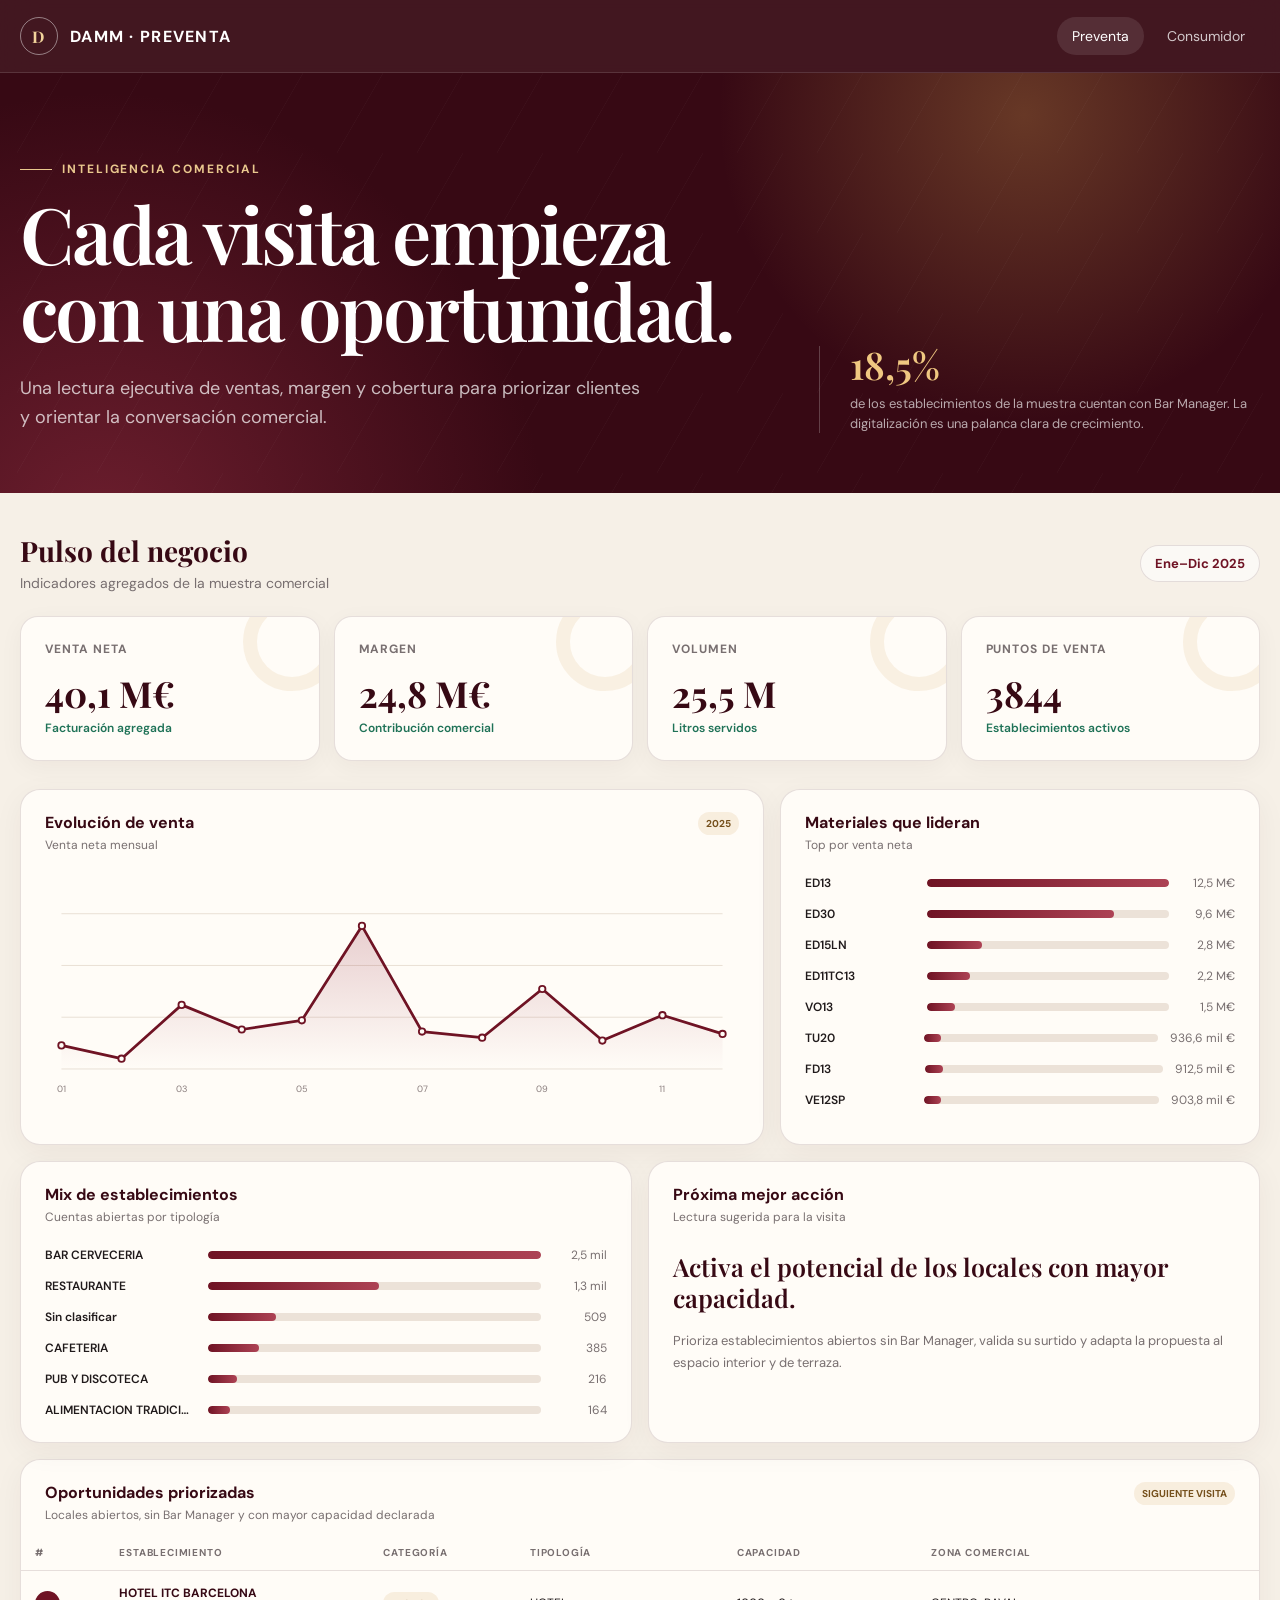
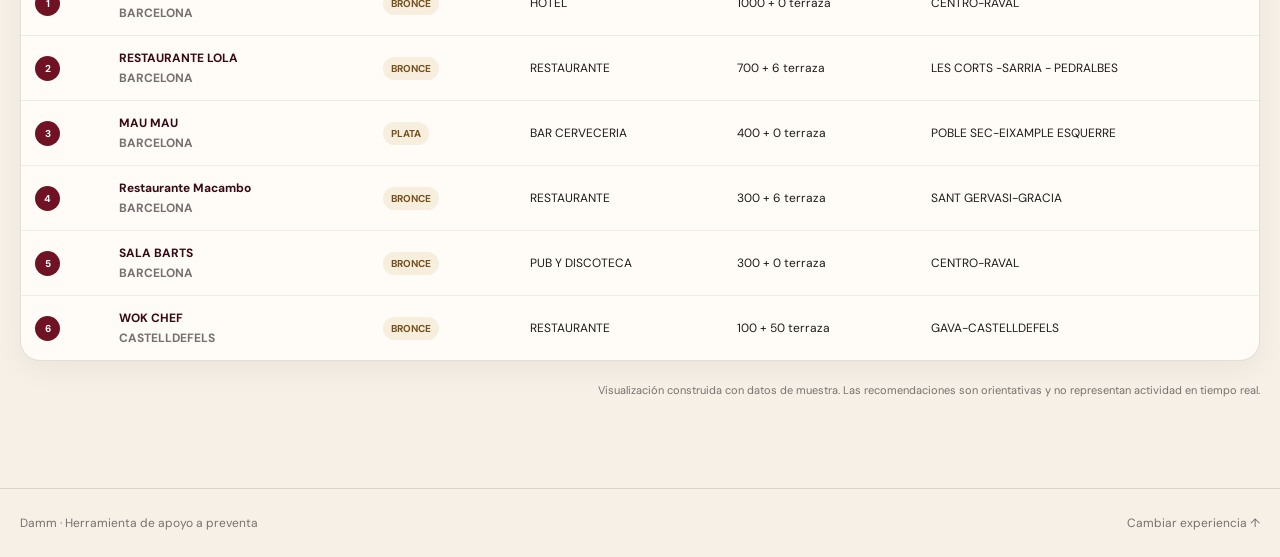
==== web/preventa.html @ d7c7c6da "feat: add preventa and consumer data experiences Co-authored-by: xavisalon-stack <xavisalon-stack@us" ====
<!doctype html>
<html lang="es">
<head>
  <meta charset="utf-8">
  <meta name="viewport" content="width=device-width, initial-scale=1">
  <meta name="description" content="Panel de preventa Damm con indicadores de ventas, cobertura y oportunidades.">
  <title>Damm · Panel de preventa</title>
  <link rel="icon" href="favicon.svg" type="image/svg+xml">
  <link rel="stylesheet" href="estilos.css">
</head>
<body data-page="preventa">
  <nav class="nav">
    <div class="shell nav-inner">
      <a class="brand" href="index.html"><span class="brand-mark">D</span><span>Damm · Preventa</span></a>
      <div class="nav-links">
        <a class="active" href="preventa.html">Preventa</a>
        <a href="consumidor.html">Consumidor</a>
      </div>
    </div>
  </nav>

  <header class="hero">
    <div class="shell hero-inner">
      <div>
        <div class="eyebrow">Inteligencia comercial</div>
        <h1>Cada visita empieza con una oportunidad.</h1>
        <p>Una lectura ejecutiva de ventas, margen y cobertura para priorizar clientes y orientar la conversación comercial.</p>
      </div>
      <aside class="hero-aside">
        <strong id="cobertura">—</strong>
        <span>de los establecimientos de la muestra cuentan con Bar Manager. La digitalización es una palanca clara de crecimiento.</span>
      </aside>
    </div>
  </header>

  <main class="main">
    <div class="shell">
      <div class="toolbar">
        <div><h2 class="section-title">Pulso del negocio</h2><div class="section-kicker">Indicadores agregados de la muestra comercial</div></div>
        <span class="period" id="periodo">—</span>
      </div>

      <section class="kpis" aria-label="Indicadores principales">
        <article class="kpi"><div class="kpi-label">Venta neta</div><div class="kpi-value" id="kpi-venta">—</div><div class="kpi-foot">Facturación agregada</div></article>
        <article class="kpi"><div class="kpi-label">Margen</div><div class="kpi-value" id="kpi-margen">—</div><div class="kpi-foot">Contribución comercial</div></article>
        <article class="kpi"><div class="kpi-label">Volumen</div><div class="kpi-value" id="kpi-litros">—</div><div class="kpi-foot">Litros servidos</div></article>
        <article class="kpi"><div class="kpi-label">Puntos de venta</div><div class="kpi-value" id="kpi-puntos">—</div><div class="kpi-foot">Establecimientos activos</div></article>
      </section>

      <section class="grid">
        <article class="card">
          <div class="card-head"><div><h3 class="card-title">Evolución de venta</h3><div class="card-sub">Venta neta mensual</div></div><span class="tag">2025</span></div>
          <div class="card-body"><div class="chart" id="ventas-chart"></div></div>
        </article>
        <article class="card">
          <div class="card-head"><div><h3 class="card-title">Materiales que lideran</h3><div class="card-sub">Top por venta neta</div></div></div>
          <div class="card-body"><div class="bars" id="materiales"></div></div>
        </article>
      </section>

      <section class="grid equal">
        <article class="card">
          <div class="card-head"><div><h3 class="card-title">Mix de establecimientos</h3><div class="card-sub">Cuentas abiertas por tipología</div></div></div>
          <div class="card-body"><div class="bars" id="tipos"></div></div>
        </article>
        <article class="card">
          <div class="card-head"><div><h3 class="card-title">Próxima mejor acción</h3><div class="card-sub">Lectura sugerida para la visita</div></div></div>
          <div class="card-body">
            <p style="font:600 25px/1.25 'Playfair Display';color:var(--vino-oscuro);margin:4px 0 16px">Activa el potencial de los locales con mayor capacidad.</p>
            <p style="color:var(--gris);font-size:13px;line-height:1.7;margin:0">Prioriza establecimientos abiertos sin Bar Manager, valida su surtido y adapta la propuesta al espacio interior y de terraza.</p>
          </div>
        </article>
      </section>

      <section class="card" style="margin-top:16px">
        <div class="card-head"><div><h3 class="card-title">Oportunidades priorizadas</h3><div class="card-sub">Locales abiertos, sin Bar Manager y con mayor capacidad declarada</div></div><span class="tag">Siguiente visita</span></div>
        <div class="table-wrap">
          <table>
            <thead><tr><th>#</th><th>Establecimiento</th><th>Categoría</th><th>Tipología</th><th>Capacidad</th><th>Zona comercial</th></tr></thead>
            <tbody id="oportunidades"></tbody>
          </table>
        </div>
      </section>
      <p class="note">Visualización construida con datos de muestra. Las recomendaciones son orientativas y no representan actividad en tiempo real.</p>
    </div>
  </main>

  <footer class="footer"><div class="shell"><span>Damm · Herramienta de apoyo a preventa</span><a href="index.html">Cambiar experiencia ↑</a></div></footer>
  <script src="datos.js"></script>
  <script src="app.js"></script>
</body>
</html>
---- web/estilos.css ----
@import url("https://fonts.googleapis.com/css2?family=DM+Sans:wght@400;500;600;700&family=Playfair+Display:wght@600;700&display=swap");

:root {
  --vino: #6f1324;
  --vino-oscuro: #370914;
  --oro: #c9984b;
  --crema: #f6f0e7;
  --papel: #fffcf7;
  --tinta: #201a1b;
  --gris: #786f70;
  --linea: rgba(55, 9, 20, 0.12);
  --verde: #1f7257;
  --sombra: 0 18px 55px rgba(55, 9, 20, 0.11);
}

* { box-sizing: border-box; }
html { scroll-behavior: smooth; }
body {
  margin: 0;
  color: var(--tinta);
  background: var(--crema);
  font-family: "DM Sans", system-ui, sans-serif;
  -webkit-font-smoothing: antialiased;
}
button, input, select { font: inherit; }
a { color: inherit; text-decoration: none; }

.shell { width: min(1240px, calc(100% - 40px)); margin: 0 auto; }
.nav {
  position: sticky; top: 0; z-index: 20;
  border-bottom: 1px solid rgba(255,255,255,.12);
  background: rgba(55, 9, 20, .94);
  color: white; backdrop-filter: blur(16px);
}
.nav-inner { height: 72px; display: flex; align-items: center; justify-content: space-between; gap: 24px; }
.brand { display: inline-flex; align-items: center; gap: 12px; font-weight: 700; letter-spacing: .08em; text-transform: uppercase; }
.brand-mark { width: 38px; height: 38px; display: grid; place-items: center; border: 1px solid rgba(255,255,255,.45); border-radius: 50%; font-family: "Playfair Display"; color: #f2d39b; }
.nav-links { display: flex; align-items: center; gap: 8px; }
.nav-links a { padding: 10px 15px; border-radius: 999px; color: rgba(255,255,255,.76); font-size: 14px; }
.nav-links a:hover, .nav-links a.active { color: white; background: rgba(255,255,255,.1); }

.hero {
  position: relative; overflow: hidden; color: white;
  background:
    radial-gradient(circle at 80% 10%, rgba(201,152,75,.33), transparent 28%),
    radial-gradient(circle at 8% 110%, rgba(152,47,67,.55), transparent 35%),
    var(--vino-oscuro);
}
.hero::after {
  content: ""; position: absolute; inset: 0; opacity: .18; pointer-events: none;
  background-image: linear-gradient(120deg, transparent 49.5%, rgba(255,255,255,.2) 50%, transparent 50.5%);
  background-size: 80px 80px;
}
.hero-inner { min-height: 420px; padding: 74px 0 60px; position: relative; z-index: 1; display: grid; grid-template-columns: 1.25fr .75fr; align-items: end; gap: 64px; }
.eyebrow { display: flex; align-items: center; gap: 10px; color: #e9c88e; font-size: 12px; font-weight: 700; letter-spacing: .16em; text-transform: uppercase; }
.eyebrow::before { content: ""; width: 32px; height: 1px; background: currentColor; }
h1, h2, h3 { margin: 0; }
h1 { max-width: 780px; margin-top: 18px; font: 600 clamp(42px, 6.5vw, 78px)/.99 "Playfair Display", serif; letter-spacing: -.035em; }
.hero p { max-width: 620px; margin: 24px 0 0; color: rgba(255,255,255,.72); font-size: 18px; line-height: 1.65; }
.hero-aside { border-left: 1px solid rgba(255,255,255,.22); padding-left: 30px; }
.hero-aside strong { display: block; font: 600 38px/1 "Playfair Display"; color: #f0c881; }
.hero-aside span { display: block; margin-top: 10px; color: rgba(255,255,255,.65); font-size: 13px; line-height: 1.5; }

.main { padding: 42px 0 80px; }
.toolbar { display: flex; align-items: center; justify-content: space-between; gap: 20px; margin-bottom: 24px; }
.section-title { font: 700 28px/1.15 "Playfair Display"; color: var(--vino-oscuro); }
.section-kicker { margin-top: 7px; color: var(--gris); font-size: 14px; }
.period { padding: 9px 14px; border: 1px solid var(--linea); border-radius: 999px; background: rgba(255,255,255,.6); color: var(--vino); font-size: 13px; font-weight: 700; }

.kpis { display: grid; grid-template-columns: repeat(4, 1fr); gap: 14px; margin-bottom: 28px; }
.kpi { position: relative; overflow: hidden; min-height: 145px; padding: 24px; border: 1px solid var(--linea); border-radius: 18px; background: var(--papel); box-shadow: 0 6px 24px rgba(55,9,20,.045); }
.kpi::after { content: ""; position: absolute; width: 70px; height: 70px; right: -22px; top: -24px; border: 14px solid rgba(201,152,75,.12); border-radius: 50%; }
.kpi-label { color: var(--gris); font-size: 12px; font-weight: 700; letter-spacing: .08em; text-transform: uppercase; }
.kpi-value { margin-top: 18px; font: 700 clamp(25px, 3vw, 36px)/1 "Playfair Display"; color: var(--vino-oscuro); }
.kpi-foot { margin-top: 9px; color: var(--verde); font-size: 12px; font-weight: 600; }

.grid { display: grid; grid-template-columns: 1.55fr 1fr; gap: 16px; margin-top: 16px; }
.grid.equal { grid-template-columns: 1fr 1fr; }
.card { border: 1px solid var(--linea); border-radius: 20px; background: var(--papel); box-shadow: 0 8px 30px rgba(55,9,20,.05); overflow: hidden; }
.card-head { padding: 22px 24px 12px; display: flex; align-items: flex-start; justify-content: space-between; gap: 16px; }
.card-title { font-size: 16px; font-weight: 700; color: var(--vino-oscuro); }
.card-sub { margin-top: 4px; color: var(--gris); font-size: 12px; }
.card-body { padding: 10px 24px 24px; }

.chart { width: 100%; min-height: 240px; }
.chart svg { width: 100%; height: 240px; overflow: visible; }
.chart-grid { stroke: #e7ddd2; stroke-width: 1; }
.chart-line { fill: none; stroke: var(--vino); stroke-width: 3; stroke-linejoin: round; stroke-linecap: round; }
.chart-area { fill: url(#areaGradient); opacity: .2; }
.chart-label { fill: #8a7e7e; font: 10px "DM Sans"; }
.chart-dot { fill: var(--papel); stroke: var(--vino); stroke-width: 2; }

.bars { display: grid; gap: 15px; }
.bar-row { display: grid; grid-template-columns: minmax(90px, 1fr) 2.2fr auto; align-items: center; gap: 12px; font-size: 12px; }
.bar-name { overflow: hidden; text-overflow: ellipsis; white-space: nowrap; font-weight: 600; }
.bar-track { height: 8px; overflow: hidden; border-radius: 999px; background: #ece2d8; }
.bar-fill { height: 100%; border-radius: inherit; background: linear-gradient(90deg, var(--vino), #ad4254); }
.bar-value { min-width: 54px; text-align: right; color: var(--gris); }

.table-wrap { overflow-x: auto; }
table { width: 100%; border-collapse: collapse; }
th { padding: 11px 14px; color: var(--gris); font-size: 10px; letter-spacing: .08em; text-align: left; text-transform: uppercase; border-bottom: 1px solid var(--linea); }
td { padding: 14px; font-size: 12px; border-bottom: 1px solid rgba(55,9,20,.07); vertical-align: middle; }
tbody tr:last-child td { border-bottom: 0; }
.name-cell { font-weight: 700; color: var(--vino-oscuro); }
.tag { display: inline-flex; padding: 5px 8px; border-radius: 999px; background: rgba(201,152,75,.14); color: #75501c; font-size: 10px; font-weight: 700; text-transform: uppercase; }
.rank { width: 25px; height: 25px; display: inline-grid; place-items: center; border-radius: 50%; background: var(--vino); color: white; font-size: 10px; font-weight: 700; }

.consumer-hero { background: radial-gradient(circle at 70% 0%, rgba(240,189,97,.38), transparent 27%), linear-gradient(125deg, #210a10 0%, #711326 72%, #9b3947 100%); }
.product-grid { display: grid; grid-template-columns: repeat(4, 1fr); gap: 14px; }
.product-card { min-height: 260px; padding: 24px; border-radius: 20px; color: white; display: flex; flex-direction: column; justify-content: space-between; background: linear-gradient(145deg, #77162a, #300b14); box-shadow: var(--sombra); }
.product-card:nth-child(2) { background: linear-gradient(145deg, #aa6b1f, #50300c); }
.product-card:nth-child(3) { background: linear-gradient(145deg, #164f45, #08231f); }
.product-card:nth-child(4) { background: linear-gradient(145deg, #342151, #140c23); }
.product-icon { width: 52px; height: 78px; border-radius: 8px 8px 13px 13px; border: 1px solid rgba(255,255,255,.5); background: linear-gradient(90deg, rgba(255,255,255,.12), rgba(255,255,255,.32), rgba(255,255,255,.06)); position: relative; }
.product-icon::before { content: ""; position: absolute; width: 25px; height: 8px; left: 12px; top: -9px; border-radius: 3px 3px 0 0; background: rgba(255,255,255,.55); }
.product-name { font: 700 23px/1.05 "Playfair Display"; }
.product-meta { margin-top: 8px; color: rgba(255,255,255,.7); font-size: 12px; }
.product-price { margin-top: 18px; font-weight: 700; color: #f7d395; }

.filters { display: flex; gap: 8px; flex-wrap: wrap; }
.filter { padding: 8px 12px; border: 1px solid var(--linea); border-radius: 999px; background: transparent; color: var(--gris); cursor: pointer; font-size: 12px; }
.filter.active, .filter:hover { border-color: var(--vino); background: var(--vino); color: white; }

.landing { min-height: 100vh; display: grid; grid-template-columns: 1fr 1fr; background: var(--vino-oscuro); }
.landing-panel { position: relative; overflow: hidden; min-height: 540px; padding: clamp(38px, 7vw, 90px); color: white; display: flex; flex-direction: column; justify-content: flex-end; transition: flex .4s ease; }
.landing-panel:first-child { background: radial-gradient(circle at 10% 10%, rgba(204,151,69,.3), transparent 30%), linear-gradient(145deg, #2c0811, #74152a); }
.landing-panel:last-child { background: radial-gradient(circle at 80% 10%, rgba(255,218,150,.28), transparent 30%), linear-gradient(145deg, #8d2638, #351019); }
.landing-panel::after { content: ""; position: absolute; inset: 22px; border: 1px solid rgba(255,255,255,.18); pointer-events: none; }
.landing-content { position: relative; z-index: 2; max-width: 520px; }
.landing h1 { font-size: clamp(44px, 6vw, 78px); }
.landing p { max-width: 440px; color: rgba(255,255,255,.7); line-height: 1.65; }
.cta { display: inline-flex; width: fit-content; align-items: center; gap: 13px; margin-top: 20px; padding: 13px 18px; border: 1px solid rgba(255,255,255,.4); border-radius: 999px; font-size: 13px; font-weight: 700; transition: .2s ease; }
.cta:hover { background: white; color: var(--vino); transform: translateY(-2px); }
.landing-logo { position: absolute; top: 52px; left: 50%; z-index: 4; transform: translateX(-50%); color: white; font: 700 15px "DM Sans"; letter-spacing: .18em; text-transform: uppercase; }

.note { margin-top: 22px; color: var(--gris); font-size: 11px; text-align: right; }
.footer { padding: 26px 0; border-top: 1px solid var(--linea); color: var(--gris); font-size: 12px; }
.footer .shell { display: flex; justify-content: space-between; gap: 20px; }

@media (max-width: 900px) {
  .hero-inner, .grid, .grid.equal { grid-template-columns: 1fr; }
  .hero-aside { display: none; }
  .kpis { grid-template-columns: repeat(2, 1fr); }
  .product-grid { grid-template-columns: repeat(2, 1fr); }
  .landing { grid-template-columns: 1fr; }
  .landing-panel { min-height: 50vh; }
  .landing-logo { position: fixed; top: 24px; }
}
@media (max-width: 600px) {
  .shell { width: min(100% - 24px, 1240px); }
  .nav-inner { height: 62px; }
  .nav-links a { padding: 8px; font-size: 11px; }
  .brand span:last-child { display: none; }
  .hero-inner { min-height: 360px; padding: 52px 0 42px; }
  h1 { font-size: 42px; }
  .kpis, .product-grid { grid-template-columns: 1fr; }
  .toolbar { align-items: flex-start; flex-direction: column; }
  .bar-row { grid-template-columns: 90px 1fr auto; }
  .footer .shell { flex-direction: column; }
}
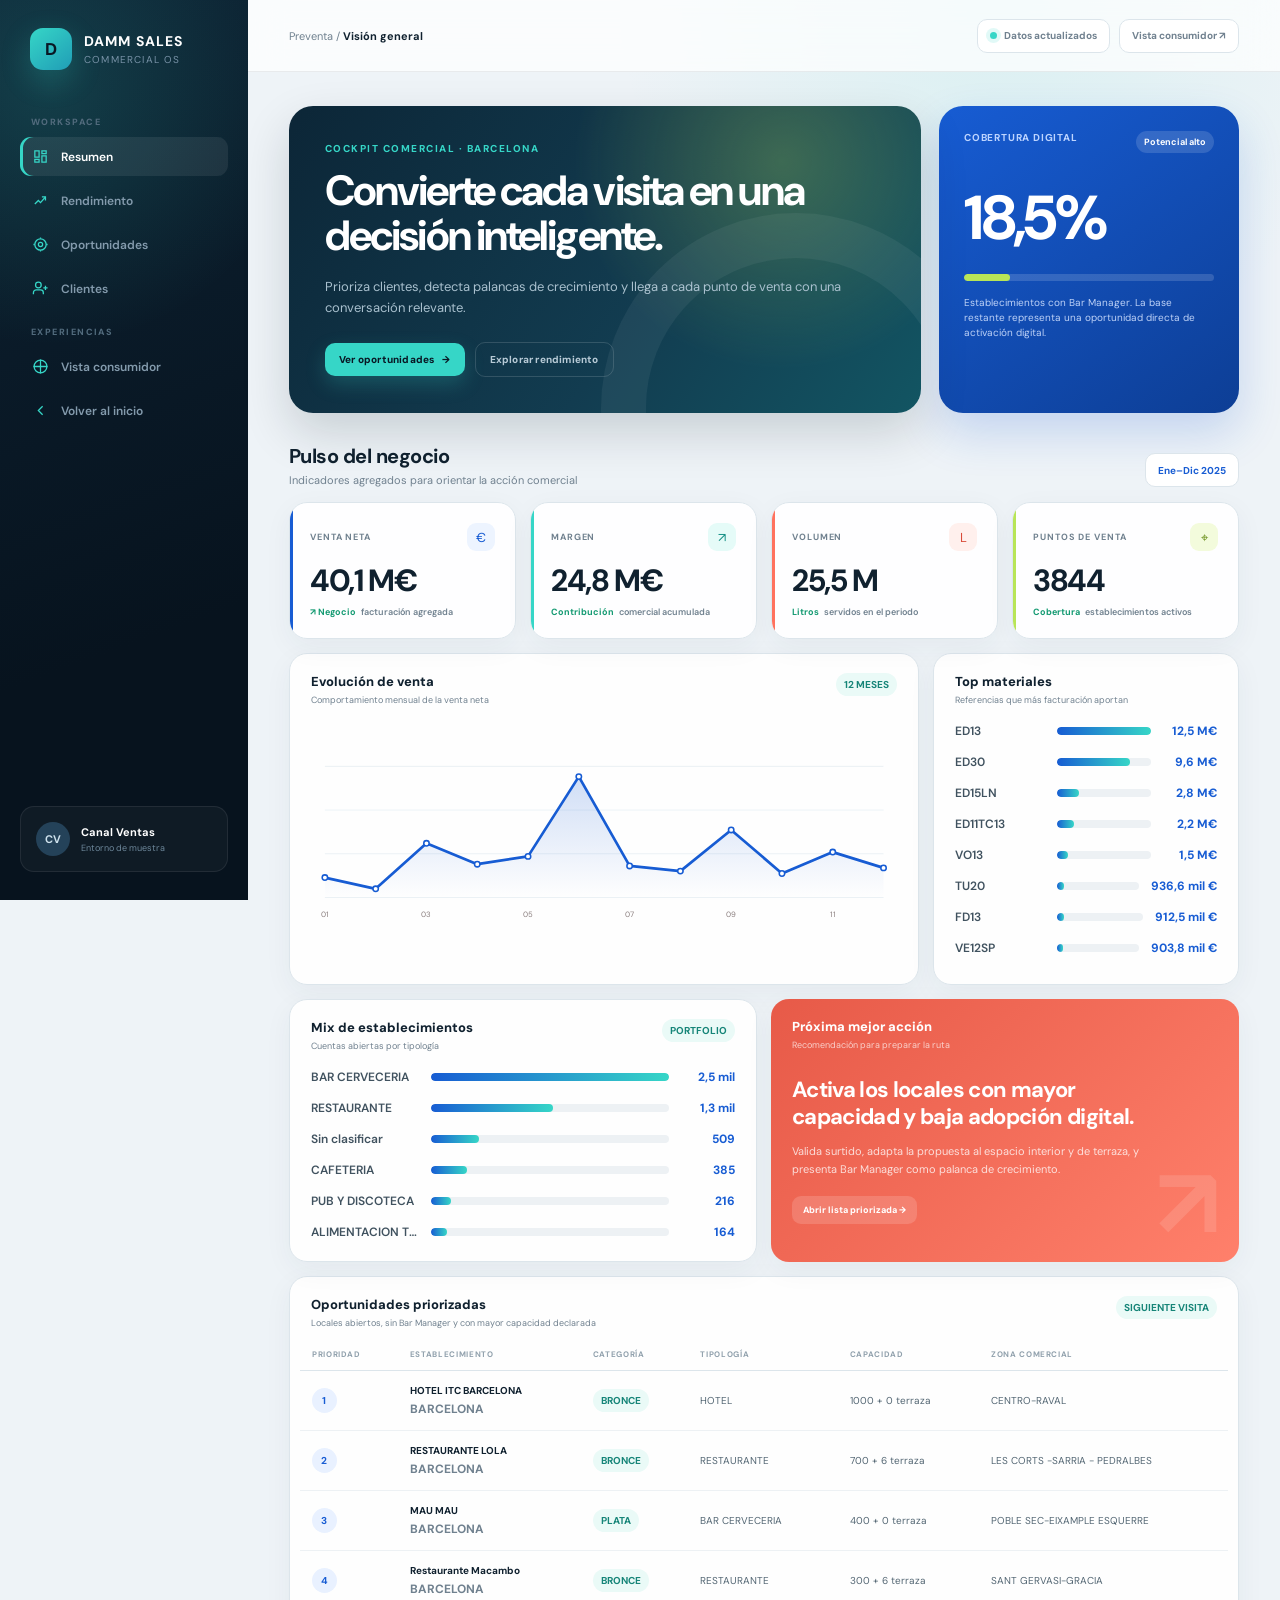
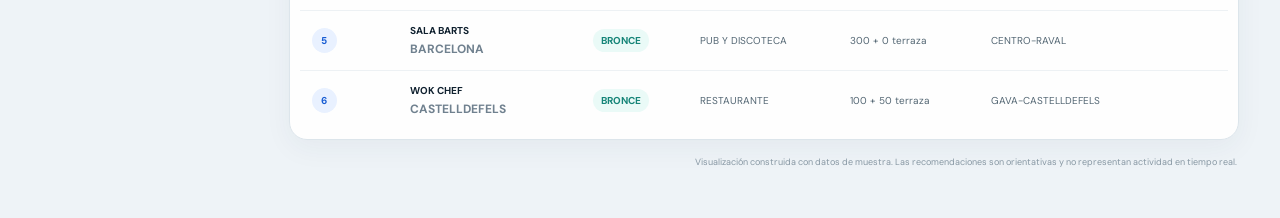
==== commit 597ebb4c: "feat: redesign preventa as modern sales cockpit Co-authored-by: xavisalon-stack <xavisalon-stack@use" ====
--- a/web/preventa.html
+++ b/web/preventa.html
@@ -3,89 +3,172 @@
 <head>
   <meta charset="utf-8">
   <meta name="viewport" content="width=device-width, initial-scale=1">
-  <meta name="description" content="Panel de preventa Damm con indicadores de ventas, cobertura y oportunidades.">
-  <title>Damm · Panel de preventa</title>
+  <meta name="description" content="Cockpit comercial Damm para preparar visitas y priorizar oportunidades.">
+  <title>Damm · Cockpit de preventa</title>
   <link rel="icon" href="favicon.svg" type="image/svg+xml">
   <link rel="stylesheet" href="estilos.css">
+  <link rel="stylesheet" href="preventa.css">
 </head>
-<body data-page="preventa">
-  <nav class="nav">
-    <div class="shell nav-inner">
-      <a class="brand" href="index.html"><span class="brand-mark">D</span><span>Damm · Preventa</span></a>
-      <div class="nav-links">
-        <a class="active" href="preventa.html">Preventa</a>
-        <a href="consumidor.html">Consumidor</a>
+<body class="preventa-app" data-page="preventa">
+  <div class="sales-layout">
+    <aside class="sales-sidebar">
+      <a class="sales-brand" href="index.html">
+        <span class="sales-brand-mark">D</span>
+        <span class="sales-brand-copy"><strong>Damm Sales</strong><span>Commercial OS</span></span>
+      </a>
+
+      <div class="sales-nav-label">Workspace</div>
+      <nav class="sales-nav" aria-label="Secciones del panel">
+        <a class="active" href="#resumen">
+          <span class="nav-icon"><svg viewBox="0 0 24 24"><path d="M4 13h6V4H4v9Zm0 7h6v-4H4v4Zm10 0h6v-9h-6v9Zm0-16v4h6V4h-6Z"/></svg></span>
+          <span>Resumen</span>
+        </a>
+        <a href="#rendimiento">
+          <span class="nav-icon"><svg viewBox="0 0 24 24"><path d="m4 17 5-5 3 3 7-8"/><path d="M14 7h5v5"/></svg></span>
+          <span>Rendimiento</span>
+        </a>
+        <a href="#oportunidades-panel">
+          <span class="nav-icon"><svg viewBox="0 0 24 24"><circle cx="12" cy="12" r="8"/><circle cx="12" cy="12" r="3"/><path d="M12 4V2m8 10h2M12 22v-2M2 12h2"/></svg></span>
+          <span>Oportunidades</span>
+        </a>
+        <a href="#clientes">
+          <span class="nav-icon"><svg viewBox="0 0 24 24"><path d="M16 20v-2a4 4 0 0 0-4-4H6a4 4 0 0 0-4 4v2"/><circle cx="9" cy="7" r="4"/><path d="M19 8v6m3-3h-6"/></svg></span>
+          <span>Clientes</span>
+        </a>
+      </nav>
+
+      <div class="sales-nav-label">Experiencias</div>
+      <nav class="sales-nav">
+        <a href="consumidor.html">
+          <span class="nav-icon"><svg viewBox="0 0 24 24"><path d="M12 2v20M2 12h20"/><circle cx="12" cy="12" r="9"/></svg></span>
+          <span>Vista consumidor</span>
+        </a>
+        <a href="index.html">
+          <span class="nav-icon"><svg viewBox="0 0 24 24"><path d="m15 18-6-6 6-6"/></svg></span>
+          <span>Volver al inicio</span>
+        </a>
+      </nav>
+
+      <div class="sales-profile">
+        <div class="sales-avatar">CV</div>
+        <div><strong>Canal Ventas</strong><span>Entorno de muestra</span></div>
       </div>
+    </aside>
+
+    <div class="sales-content">
+      <header class="sales-topbar">
+        <button class="mobile-menu" aria-label="Menú" aria-expanded="false">☰</button>
+        <div class="topbar-context">Preventa <span> / </span> <strong>Visión general</strong></div>
+        <div class="topbar-actions">
+          <span class="live-pill">Datos actualizados</span>
+          <a class="topbar-link" href="consumidor.html">Vista consumidor ↗</a>
+        </div>
+      </header>
+
+      <main class="sales-main">
+        <section class="sales-hero" id="resumen">
+          <article class="sales-welcome">
+            <div class="welcome-kicker">Cockpit comercial · Barcelona</div>
+            <h1>Convierte cada visita en una decisión inteligente.</h1>
+            <p>Prioriza clientes, detecta palancas de crecimiento y llega a cada punto de venta con una conversación relevante.</p>
+            <div class="welcome-actions">
+              <a class="primary-action" href="#oportunidades-panel">Ver oportunidades <span>→</span></a>
+              <a class="ghost-action" href="#rendimiento">Explorar rendimiento</a>
+            </div>
+          </article>
+
+          <article class="coverage-card">
+            <div class="coverage-top"><span>Cobertura digital</span><span class="trend-chip">Potencial alto</span></div>
+            <div class="coverage-value" id="cobertura">—</div>
+            <div class="coverage-track"><span></span></div>
+            <p>Establecimientos con Bar Manager. La base restante representa una oportunidad directa de activación digital.</p>
+          </article>
+        </section>
+
+        <section id="rendimiento">
+          <div class="sales-section-head">
+            <div><h2>Pulso del negocio</h2><p>Indicadores agregados para orientar la acción comercial</p></div>
+            <span class="sales-period" id="periodo">—</span>
+          </div>
+
+          <div class="sales-kpis" aria-label="Indicadores principales">
+            <article class="sales-kpi">
+              <div class="kpi-top"><span class="kpi-label">Venta neta</span><span class="kpi-mini-icon">€</span></div>
+              <div class="kpi-value" id="kpi-venta">—</div>
+              <div class="kpi-foot"><b>↗ Negocio</b><span>facturación agregada</span></div>
+            </article>
+            <article class="sales-kpi">
+              <div class="kpi-top"><span class="kpi-label">Margen</span><span class="kpi-mini-icon">↗</span></div>
+              <div class="kpi-value" id="kpi-margen">—</div>
+              <div class="kpi-foot"><b>Contribución</b><span>comercial acumulada</span></div>
+            </article>
+            <article class="sales-kpi">
+              <div class="kpi-top"><span class="kpi-label">Volumen</span><span class="kpi-mini-icon">L</span></div>
+              <div class="kpi-value" id="kpi-litros">—</div>
+              <div class="kpi-foot"><b>Litros</b><span>servidos en el periodo</span></div>
+            </article>
+            <article class="sales-kpi">
+              <div class="kpi-top"><span class="kpi-label">Puntos de venta</span><span class="kpi-mini-icon">⌖</span></div>
+              <div class="kpi-value" id="kpi-puntos">—</div>
+              <div class="kpi-foot"><b>Cobertura</b><span>establecimientos activos</span></div>
+            </article>
+          </div>
+
+          <div class="sales-grid">
+            <article class="sales-card">
+              <div class="sales-card-head">
+                <div><h3 class="sales-card-title">Evolución de venta</h3><div class="sales-card-sub">Comportamiento mensual de la venta neta</div></div>
+                <span class="tag">12 meses</span>
+              </div>
+              <div class="sales-card-body"><div class="chart" id="ventas-chart"></div></div>
+            </article>
+            <article class="sales-card">
+              <div class="sales-card-head">
+                <div><h3 class="sales-card-title">Top materiales</h3><div class="sales-card-sub">Referencias que más facturación aportan</div></div>
+              </div>
+              <div class="sales-card-body"><div class="bars" id="materiales"></div></div>
+            </article>
+          </div>
+        </section>
+
+        <section class="sales-grid equal" id="clientes">
+          <article class="sales-card">
+            <div class="sales-card-head">
+              <div><h3 class="sales-card-title">Mix de establecimientos</h3><div class="sales-card-sub">Cuentas abiertas por tipología</div></div>
+              <span class="tag">Portfolio</span>
+            </div>
+            <div class="sales-card-body"><div class="bars" id="tipos"></div></div>
+          </article>
+          <article class="sales-card action-card">
+            <div class="sales-card-head">
+              <div><h3 class="sales-card-title">Próxima mejor acción</h3><div class="sales-card-sub">Recomendación para preparar la ruta</div></div>
+            </div>
+            <div class="sales-card-body action-copy">
+              <strong>Activa los locales con mayor capacidad y baja adopción digital.</strong>
+              <p>Valida surtido, adapta la propuesta al espacio interior y de terraza, y presenta Bar Manager como palanca de crecimiento.</p>
+              <a class="action-link" href="#oportunidades-panel">Abrir lista priorizada →</a>
+            </div>
+          </article>
+        </section>
+
+        <section class="sales-card opportunities" id="oportunidades-panel">
+          <div class="sales-card-head">
+            <div><h3 class="sales-card-title">Oportunidades priorizadas</h3><div class="sales-card-sub">Locales abiertos, sin Bar Manager y con mayor capacidad declarada</div></div>
+            <span class="tag">Siguiente visita</span>
+          </div>
+          <div class="table-wrap">
+            <table>
+              <thead><tr><th>Prioridad</th><th>Establecimiento</th><th>Categoría</th><th>Tipología</th><th>Capacidad</th><th>Zona comercial</th></tr></thead>
+              <tbody id="oportunidades"></tbody>
+            </table>
+          </div>
+        </section>
+
+        <p class="sales-note">Visualización construida con datos de muestra. Las recomendaciones son orientativas y no representan actividad en tiempo real.</p>
+      </main>
     </div>
-  </nav>
+  </div>
 
-  <header class="hero">
-    <div class="shell hero-inner">
-      <div>
-        <div class="eyebrow">Inteligencia comercial</div>
-        <h1>Cada visita empieza con una oportunidad.</h1>
-        <p>Una lectura ejecutiva de ventas, margen y cobertura para priorizar clientes y orientar la conversación comercial.</p>
-      </div>
-      <aside class="hero-aside">
-        <strong id="cobertura">—</strong>
-        <span>de los establecimientos de la muestra cuentan con Bar Manager. La digitalización es una palanca clara de crecimiento.</span>
-      </aside>
-    </div>
-  </header>
-
-  <main class="main">
-    <div class="shell">
-      <div class="toolbar">
-        <div><h2 class="section-title">Pulso del negocio</h2><div class="section-kicker">Indicadores agregados de la muestra comercial</div></div>
-        <span class="period" id="periodo">—</span>
-      </div>
-
-      <section class="kpis" aria-label="Indicadores principales">
-        <article class="kpi"><div class="kpi-label">Venta neta</div><div class="kpi-value" id="kpi-venta">—</div><div class="kpi-foot">Facturación agregada</div></article>
-        <article class="kpi"><div class="kpi-label">Margen</div><div class="kpi-value" id="kpi-margen">—</div><div class="kpi-foot">Contribución comercial</div></article>
-        <article class="kpi"><div class="kpi-label">Volumen</div><div class="kpi-value" id="kpi-litros">—</div><div class="kpi-foot">Litros servidos</div></article>
-        <article class="kpi"><div class="kpi-label">Puntos de venta</div><div class="kpi-value" id="kpi-puntos">—</div><div class="kpi-foot">Establecimientos activos</div></article>
-      </section>
-
-      <section class="grid">
-        <article class="card">
-          <div class="card-head"><div><h3 class="card-title">Evolución de venta</h3><div class="card-sub">Venta neta mensual</div></div><span class="tag">2025</span></div>
-          <div class="card-body"><div class="chart" id="ventas-chart"></div></div>
-        </article>
-        <article class="card">
-          <div class="card-head"><div><h3 class="card-title">Materiales que lideran</h3><div class="card-sub">Top por venta neta</div></div></div>
-          <div class="card-body"><div class="bars" id="materiales"></div></div>
-        </article>
-      </section>
-
-      <section class="grid equal">
-        <article class="card">
-          <div class="card-head"><div><h3 class="card-title">Mix de establecimientos</h3><div class="card-sub">Cuentas abiertas por tipología</div></div></div>
-          <div class="card-body"><div class="bars" id="tipos"></div></div>
-        </article>
-        <article class="card">
-          <div class="card-head"><div><h3 class="card-title">Próxima mejor acción</h3><div class="card-sub">Lectura sugerida para la visita</div></div></div>
-          <div class="card-body">
-            <p style="font:600 25px/1.25 'Playfair Display';color:var(--vino-oscuro);margin:4px 0 16px">Activa el potencial de los locales con mayor capacidad.</p>
-            <p style="color:var(--gris);font-size:13px;line-height:1.7;margin:0">Prioriza establecimientos abiertos sin Bar Manager, valida su surtido y adapta la propuesta al espacio interior y de terraza.</p>
-          </div>
-        </article>
-      </section>
-
-      <section class="card" style="margin-top:16px">
-        <div class="card-head"><div><h3 class="card-title">Oportunidades priorizadas</h3><div class="card-sub">Locales abiertos, sin Bar Manager y con mayor capacidad declarada</div></div><span class="tag">Siguiente visita</span></div>
-        <div class="table-wrap">
-          <table>
-            <thead><tr><th>#</th><th>Establecimiento</th><th>Categoría</th><th>Tipología</th><th>Capacidad</th><th>Zona comercial</th></tr></thead>
-            <tbody id="oportunidades"></tbody>
-          </table>
-        </div>
-      </section>
-      <p class="note">Visualización construida con datos de muestra. Las recomendaciones son orientativas y no representan actividad en tiempo real.</p>
-    </div>
-  </main>
-
-  <footer class="footer"><div class="shell"><span>Damm · Herramienta de apoyo a preventa</span><a href="index.html">Cambiar experiencia ↑</a></div></footer>
   <script src="datos.js"></script>
   <script src="app.js"></script>
 </body>
--- a/web/preventa.css
+++ b/web/preventa.css
@@ -0,0 +1,221 @@
+:root {
+  --pv-bg: #eef3f7;
+  --pv-surface: #ffffff;
+  --pv-ink: #10212f;
+  --pv-muted: #70818f;
+  --pv-navy: #091724;
+  --pv-blue: #175cd3;
+  --pv-cyan: #36d6c7;
+  --pv-coral: #ff725e;
+  --pv-lime: #b8e557;
+  --pv-line: #dce5eb;
+}
+
+.preventa-app {
+  min-width: 320px;
+  color: var(--pv-ink);
+  background:
+    radial-gradient(circle at 78% 0, rgba(54, 214, 199, .11), transparent 24rem),
+    var(--pv-bg);
+}
+
+.sales-layout { min-height: 100vh; display: grid; grid-template-columns: 248px minmax(0, 1fr); }
+.sales-sidebar {
+  position: sticky; top: 0; height: 100vh; padding: 28px 20px;
+  display: flex; flex-direction: column; color: #fff;
+  background:
+    radial-gradient(circle at 20% 10%, rgba(54, 214, 199, .17), transparent 16rem),
+    linear-gradient(160deg, #0d2233, #07131e 70%);
+}
+.sales-brand { display: flex; align-items: center; gap: 12px; padding: 0 10px 28px; }
+.sales-brand-mark {
+  width: 42px; height: 42px; display: grid; place-items: center;
+  border-radius: 13px; background: linear-gradient(140deg, var(--pv-cyan), #209db6);
+  color: var(--pv-navy); font-size: 17px; font-weight: 800; box-shadow: 0 10px 30px rgba(54,214,199,.23);
+}
+.sales-brand-copy strong { display: block; font-size: 14px; letter-spacing: .08em; text-transform: uppercase; }
+.sales-brand-copy span { display: block; margin-top: 3px; color: #7892a7; font-size: 10px; letter-spacing: .12em; text-transform: uppercase; }
+.sales-nav-label { margin: 18px 11px 9px; color: #526b7d; font-size: 9px; font-weight: 800; letter-spacing: .16em; text-transform: uppercase; }
+.sales-nav { display: grid; gap: 5px; }
+.sales-nav a {
+  display: flex; align-items: center; gap: 12px; padding: 11px 12px;
+  border-radius: 11px; color: #849bad; font-size: 12px; font-weight: 600; transition: .2s ease;
+}
+.sales-nav a:hover, .sales-nav a.active { color: #fff; background: rgba(255,255,255,.075); }
+.sales-nav a.active { box-shadow: inset 3px 0 var(--pv-cyan); }
+.nav-icon { width: 17px; height: 17px; display: grid; place-items: center; color: var(--pv-cyan); }
+.nav-icon svg { width: 100%; height: 100%; stroke: currentColor; fill: none; stroke-width: 1.8; }
+.sales-profile {
+  margin-top: auto; padding: 15px; display: flex; gap: 11px; align-items: center;
+  border: 1px solid rgba(255,255,255,.08); border-radius: 14px; background: rgba(255,255,255,.035);
+}
+.sales-avatar { width: 34px; height: 34px; display: grid; place-items: center; border-radius: 50%; background: #244259; color: #cfe2ed; font-size: 11px; font-weight: 700; }
+.sales-profile strong { display: block; font-size: 11px; }
+.sales-profile span { display: block; margin-top: 3px; color: #6d879a; font-size: 9px; }
+
+.sales-content { min-width: 0; }
+.sales-topbar {
+  height: 72px; padding: 0 clamp(20px, 3.2vw, 48px); display: flex; align-items: center; justify-content: space-between; gap: 20px;
+  border-bottom: 1px solid rgba(16,33,47,.08); background: rgba(255,255,255,.72); backdrop-filter: blur(18px);
+}
+.topbar-context { color: var(--pv-muted); font-size: 11px; }
+.topbar-context strong { color: var(--pv-ink); }
+.topbar-actions { display: flex; align-items: center; gap: 9px; }
+.live-pill, .sales-period, .topbar-link {
+  display: inline-flex; align-items: center; min-height: 34px; padding: 0 12px;
+  border: 1px solid var(--pv-line); border-radius: 10px; background: #fff;
+  color: var(--pv-muted); font-size: 10px; font-weight: 700;
+}
+.live-pill::before { content: ""; width: 7px; height: 7px; margin-right: 7px; border-radius: 50%; background: var(--pv-cyan); box-shadow: 0 0 0 4px rgba(54,214,199,.15); }
+.topbar-link:hover { color: var(--pv-blue); border-color: #b5cbed; }
+
+.sales-main { width: min(1480px, 100%); margin: 0 auto; padding: 34px clamp(20px, 3.2vw, 48px) 50px; }
+.sales-hero { display: grid; grid-template-columns: minmax(0, 1.65fr) minmax(300px, .75fr); gap: 18px; }
+.sales-welcome {
+  position: relative; overflow: hidden; min-height: 232px; padding: 36px;
+  border-radius: 24px; color: #fff;
+  background:
+    radial-gradient(circle at 78% 18%, rgba(184,229,87,.26), transparent 13rem),
+    linear-gradient(125deg, #0c2637 0%, #123c50 58%, #126d74 140%);
+  box-shadow: 0 20px 48px rgba(9,23,36,.16);
+}
+.sales-welcome::after {
+  content: ""; position: absolute; width: 300px; height: 300px; right: -70px; bottom: -190px;
+  border: 45px solid rgba(255,255,255,.055); border-radius: 50%;
+}
+.welcome-kicker { color: var(--pv-cyan); font-size: 10px; font-weight: 800; letter-spacing: .15em; text-transform: uppercase; }
+.sales-welcome h1 { max-width: 690px; margin: 14px 0 0; font: 700 clamp(30px, 3.3vw, 48px)/1.06 "DM Sans", sans-serif; letter-spacing: -.045em; }
+.sales-welcome p { max-width: 650px; margin: 17px 0 0; color: #a9c0ce; font-size: 13px; line-height: 1.65; }
+.welcome-actions { display: flex; align-items: center; gap: 10px; margin-top: 24px; }
+.primary-action, .ghost-action {
+  display: inline-flex; align-items: center; gap: 8px; padding: 10px 14px; border-radius: 10px;
+  font-size: 10px; font-weight: 800; letter-spacing: .02em;
+}
+.primary-action { color: var(--pv-navy); background: var(--pv-cyan); box-shadow: 0 8px 20px rgba(54,214,199,.22); }
+.ghost-action { color: #b7cad6; border: 1px solid rgba(255,255,255,.14); }
+
+.coverage-card {
+  min-height: 232px; padding: 25px; border-radius: 24px; color: #fff;
+  background: linear-gradient(145deg, #175cd3, #0d3e95);
+  box-shadow: 0 20px 45px rgba(23,92,211,.2);
+}
+.coverage-top { display: flex; align-items: flex-start; justify-content: space-between; }
+.coverage-top span:first-child { font-size: 10px; font-weight: 700; letter-spacing: .08em; text-transform: uppercase; color: #bdd4ff; }
+.trend-chip { padding: 5px 8px; border-radius: 999px; background: rgba(255,255,255,.14); font-size: 9px; font-weight: 700; }
+.coverage-value { margin-top: 24px; font-size: clamp(40px, 5vw, 62px); font-weight: 700; letter-spacing: -.055em; }
+.coverage-track { height: 7px; margin-top: 16px; overflow: hidden; border-radius: 99px; background: rgba(255,255,255,.15); }
+.coverage-track span { display: block; width: 18.5%; height: 100%; border-radius: inherit; background: var(--pv-lime); }
+.coverage-card p { margin: 14px 0 0; color: #bed2f7; font-size: 10px; line-height: 1.5; }
+
+.sales-section-head { margin: 32px 0 15px; display: flex; align-items: flex-end; justify-content: space-between; gap: 20px; }
+.sales-section-head h2 { font: 700 20px/1.15 "DM Sans"; letter-spacing: -.025em; }
+.sales-section-head p { margin: 5px 0 0; color: var(--pv-muted); font-size: 11px; }
+.sales-period { color: var(--pv-blue); }
+
+.sales-kpis { display: grid; grid-template-columns: repeat(4, 1fr); gap: 14px; }
+.sales-kpi {
+  position: relative; min-height: 137px; padding: 20px; overflow: hidden;
+  border: 1px solid var(--pv-line); border-radius: 18px; background: rgba(255,255,255,.9);
+  box-shadow: 0 8px 28px rgba(31,54,71,.05);
+}
+.sales-kpi::before { content: ""; position: absolute; inset: 0 auto 0 0; width: 3px; background: var(--pv-blue); }
+.sales-kpi:nth-child(2)::before { background: var(--pv-cyan); }
+.sales-kpi:nth-child(3)::before { background: var(--pv-coral); }
+.sales-kpi:nth-child(4)::before { background: var(--pv-lime); }
+.kpi-top { display: flex; align-items: center; justify-content: space-between; }
+.sales-kpi .kpi-label { color: var(--pv-muted); font-size: 9px; letter-spacing: .1em; }
+.kpi-mini-icon { width: 28px; height: 28px; display: grid; place-items: center; border-radius: 9px; background: #edf4ff; color: var(--pv-blue); font-size: 13px; }
+.sales-kpi:nth-child(2) .kpi-mini-icon { color: #138f84; background: #e5fbf8; }
+.sales-kpi:nth-child(3) .kpi-mini-icon { color: #d94b39; background: #fff0ed; }
+.sales-kpi:nth-child(4) .kpi-mini-icon { color: #688d17; background: #f3fbdc; }
+.sales-kpi .kpi-value { margin-top: 15px; color: var(--pv-ink); font: 700 clamp(25px, 2.4vw, 34px)/1 "DM Sans"; letter-spacing: -.045em; }
+.sales-kpi .kpi-foot { display: flex; align-items: center; gap: 5px; margin-top: 9px; color: var(--pv-muted); font-size: 9px; }
+.sales-kpi .kpi-foot b { color: #149a72; }
+
+.sales-grid { display: grid; grid-template-columns: minmax(0, 1.65fr) minmax(300px, .8fr); gap: 14px; margin-top: 14px; }
+.sales-grid.equal { grid-template-columns: 1fr 1fr; }
+.sales-card {
+  overflow: hidden; border: 1px solid var(--pv-line); border-radius: 18px;
+  background: rgba(255,255,255,.94); box-shadow: 0 8px 28px rgba(31,54,71,.05);
+}
+.sales-card-head { padding: 19px 21px 9px; display: flex; align-items: flex-start; justify-content: space-between; gap: 15px; }
+.sales-card-title { color: var(--pv-ink); font-size: 13px; font-weight: 800; }
+.sales-card-sub { margin-top: 4px; color: var(--pv-muted); font-size: 9px; }
+.sales-card-body { padding: 8px 21px 21px; }
+.sales-card .tag { color: var(--pv-blue); background: #edf4ff; }
+.sales-card .chart svg { height: 224px; }
+.preventa-app .chart-grid { stroke: #e6edf2; }
+.preventa-app .chart-line { stroke: var(--pv-blue); stroke-width: 3.5; }
+.preventa-app .chart-dot { fill: #fff; stroke: var(--pv-blue); }
+.preventa-app #ventas-chart stop:first-child { stop-color: var(--pv-blue); }
+.preventa-app #ventas-chart stop:last-child { stop-color: var(--pv-blue); }
+.preventa-app .bar-track { background: #edf1f4; }
+.preventa-app .bar-fill { background: linear-gradient(90deg, var(--pv-blue), var(--pv-cyan)); }
+.preventa-app .bar-name { color: #40525f; }
+.preventa-app .bar-value { color: var(--pv-blue); font-weight: 700; }
+
+.action-card { position: relative; color: #fff; background: linear-gradient(135deg, #e75a48, #ff806b); border: 0; }
+.action-card::after {
+  content: "↗"; position: absolute; right: 20px; bottom: 8px;
+  color: rgba(255,255,255,.13); font-size: 100px; font-weight: 700; line-height: 1;
+}
+.action-card .sales-card-title, .action-card .sales-card-sub { color: #fff; }
+.action-card .sales-card-sub { opacity: .7; }
+.action-copy { position: relative; z-index: 1; max-width: 430px; }
+.action-copy strong { display: block; margin: 9px 0 12px; font-size: 22px; line-height: 1.2; letter-spacing: -.03em; }
+.action-copy p { margin: 0; color: rgba(255,255,255,.78); font-size: 11px; line-height: 1.65; }
+.action-link { display: inline-flex; margin-top: 18px; padding: 8px 11px; border-radius: 9px; background: rgba(255,255,255,.15); font-size: 9px; font-weight: 800; }
+
+.opportunities { margin-top: 14px; }
+.preventa-app .table-wrap { padding: 0 10px 9px; }
+.preventa-app table { min-width: 820px; }
+.preventa-app th { padding: 11px 12px; color: #90a0ac; font-size: 8px; border-bottom-color: var(--pv-line); }
+.preventa-app td { padding: 13px 12px; color: #536673; font-size: 10px; border-bottom-color: #edf1f4; }
+.preventa-app tbody tr { transition: background .18s ease; }
+.preventa-app tbody tr:hover { background: #f5f9fc; }
+.preventa-app .name-cell { color: var(--pv-ink); }
+.preventa-app .rank { background: #e9f1ff; color: var(--pv-blue); }
+.preventa-app .tag { background: #eafaf7; color: #168578; }
+.preventa-app .card-sub { color: var(--pv-muted); }
+.sales-note { margin: 16px 2px 0; color: #8797a3; font-size: 9px; text-align: right; }
+
+.mobile-menu { display: none; width: 36px; height: 36px; place-items: center; border: 1px solid var(--pv-line); border-radius: 10px; background: #fff; color: var(--pv-ink); }
+
+@media (max-width: 1050px) {
+  .sales-layout { grid-template-columns: 84px minmax(0, 1fr); }
+  .sales-sidebar { padding: 24px 13px; }
+  .sales-brand { justify-content: center; padding-inline: 0; }
+  .sales-brand-copy, .sales-nav-label, .sales-nav a span:last-child, .sales-profile > div:last-child { display: none; }
+  .sales-nav a { justify-content: center; padding: 12px; }
+  .sales-profile { justify-content: center; padding: 10px; }
+}
+@media (max-width: 800px) {
+  .sales-layout { display: block; }
+  .sales-sidebar {
+    display: flex; position: fixed; z-index: 50; width: min(280px, 84vw);
+    transform: translateX(-105%); transition: transform .25s ease;
+  }
+  .sales-sidebar.mobile-open { transform: translateX(0); box-shadow: 24px 0 70px rgba(4,14,22,.35); }
+  .sales-sidebar .sales-brand { justify-content: flex-start; }
+  .sales-sidebar .sales-brand-copy,
+  .sales-sidebar .sales-nav-label,
+  .sales-sidebar .sales-nav a span:last-child,
+  .sales-sidebar .sales-profile > div:last-child { display: block; }
+  .sales-sidebar .sales-nav a { justify-content: flex-start; }
+  .sales-sidebar .sales-profile { justify-content: flex-start; }
+  .mobile-menu { display: grid; }
+  .sales-hero, .sales-grid, .sales-grid.equal { grid-template-columns: 1fr; }
+  .sales-kpis { grid-template-columns: repeat(2, 1fr); }
+}
+@media (max-width: 540px) {
+  .sales-topbar { padding: 0 14px; }
+  .topbar-context, .live-pill { display: none; }
+  .sales-main { padding: 20px 14px 35px; }
+  .sales-welcome { min-height: 270px; padding: 27px 22px; }
+  .sales-welcome h1 { font-size: 32px; }
+  .welcome-actions { align-items: flex-start; flex-direction: column; }
+  .coverage-card { min-height: 205px; }
+  .sales-kpis { grid-template-columns: 1fr; }
+  .sales-kpi { min-height: 122px; }
+  .sales-section-head { align-items: flex-start; flex-direction: column; }
+}
